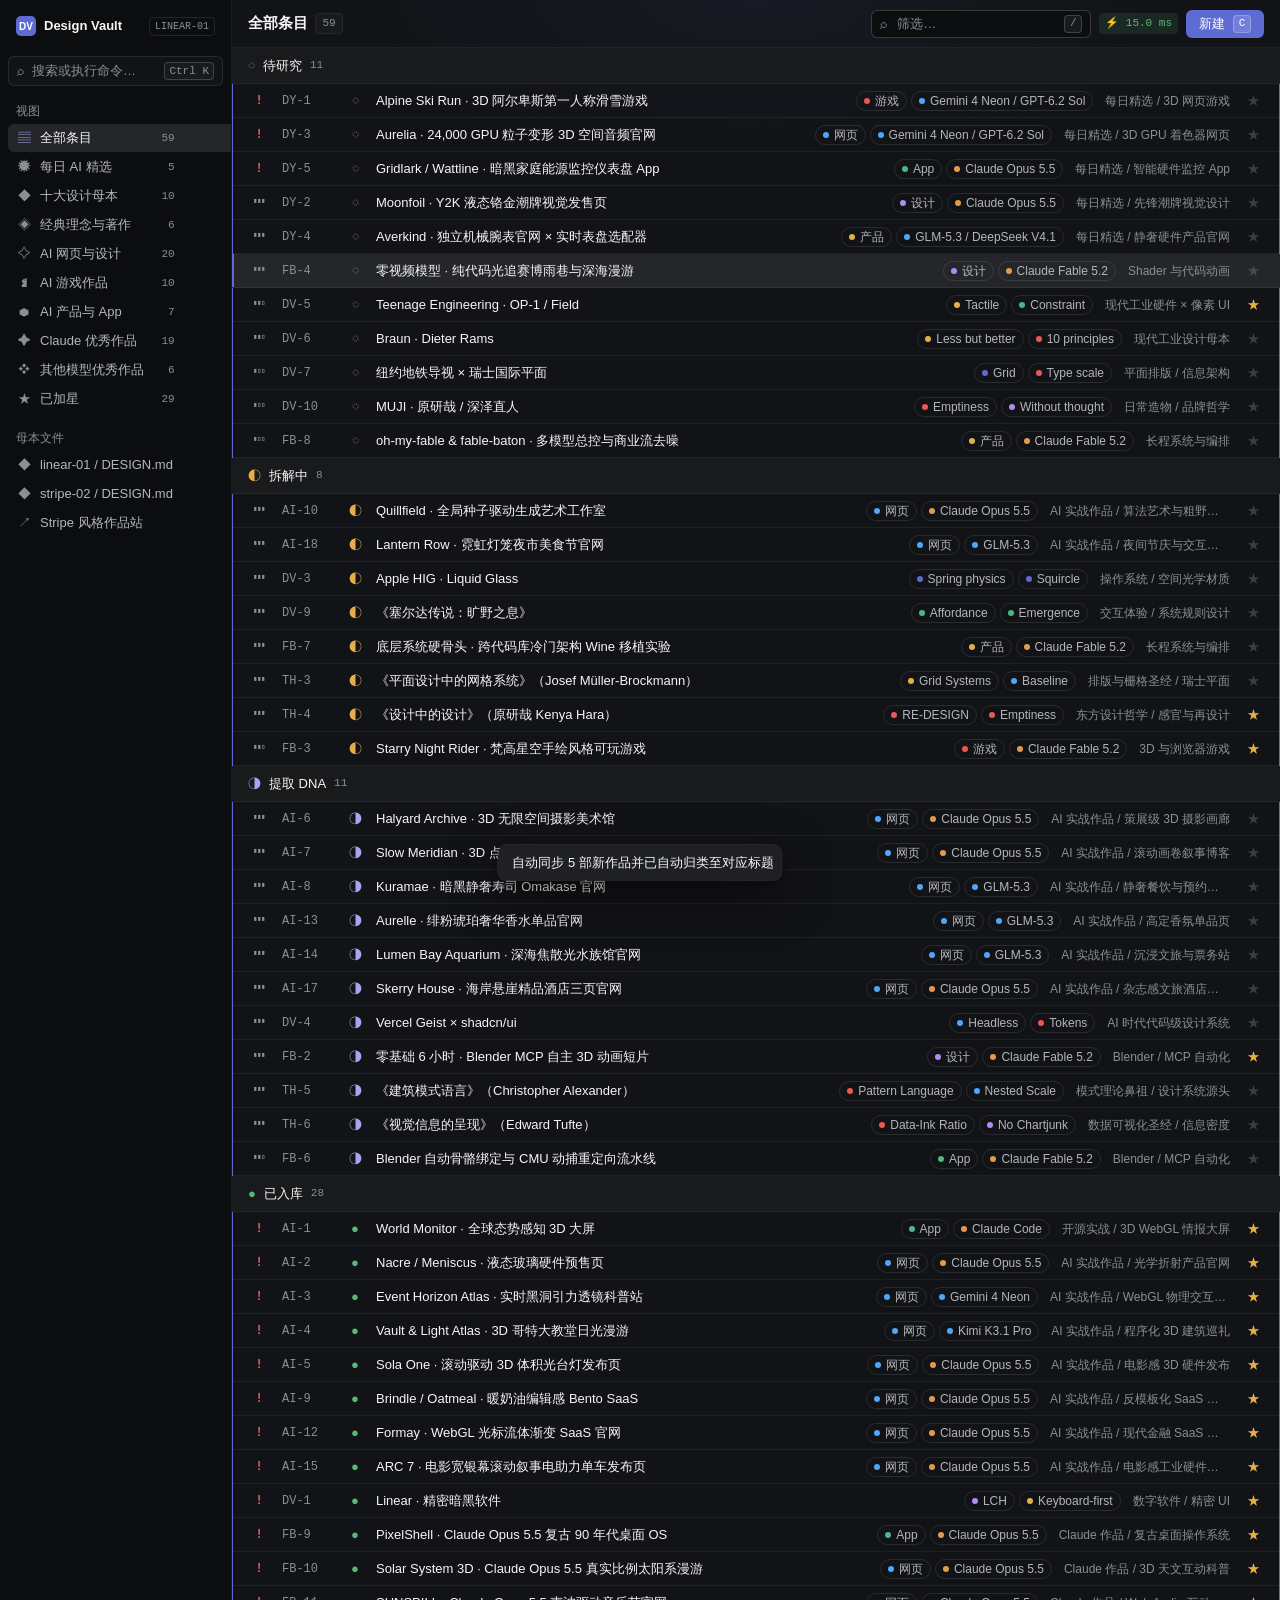
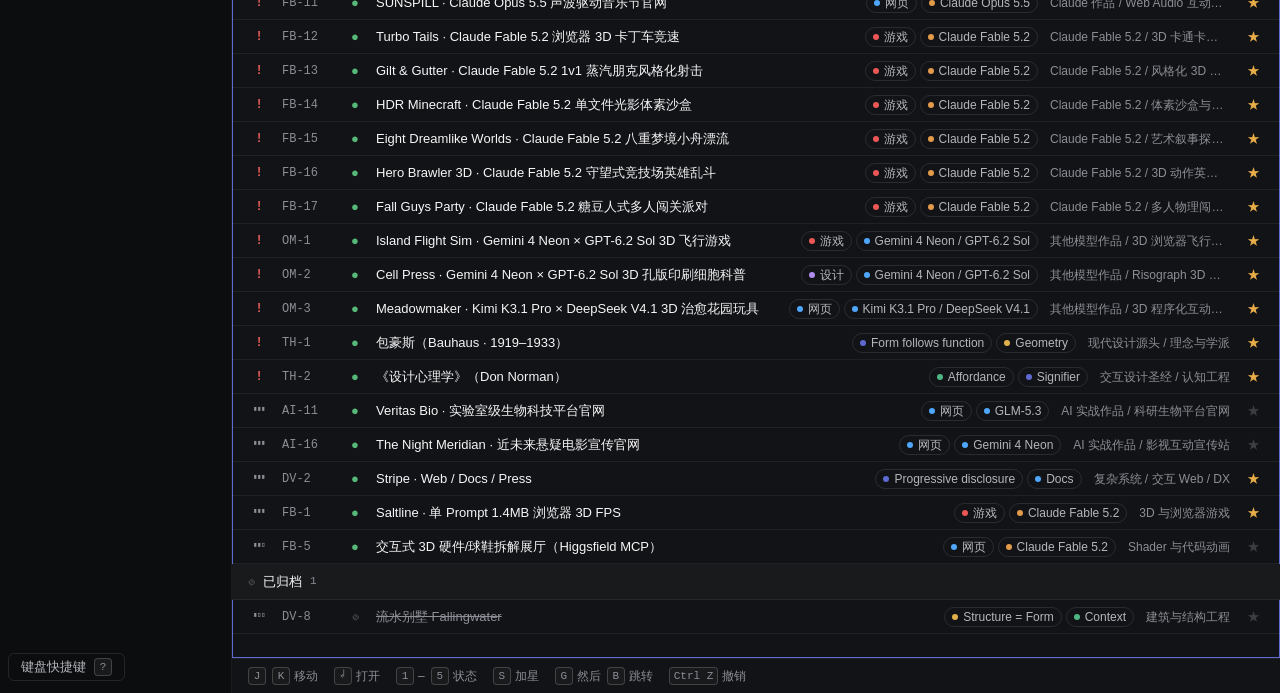
==== linear.html @ ab6d0693 "feat: initialize Design Vault with mobile drawer, auto-update script, and Pages workflows" ====
<!DOCTYPE html>
<html lang="zh-CN">
<head>
  <meta charset="utf-8">
  <meta name="viewport" content="width=device-width, initial-scale=1.0">
  <meta name="color-scheme" content="dark">
  <meta http-equiv="refresh" content="0; url=./index.html">
  <title>正在跳转 · Design Vault</title>
  <style>
    body {
      margin: 0;
      min-block-size: 100dvh;
      display: grid;
      place-items: center;
      background: #08090a;
      color: #b4b8bf;
      font: 14px/1.5 -apple-system, BlinkMacSystemFont, "Segoe UI", "PingFang SC", sans-serif;
    }
    a { color: #9ea6f5; }
  </style>
  <script>
    location.replace("./index.html" + location.search + location.hash);
  </script>
</head>
<body>
  <p>正在跳转至 <a href="./index.html">Design Vault · 01 Linear 精密工作台</a>…</p>
</body>
</html>
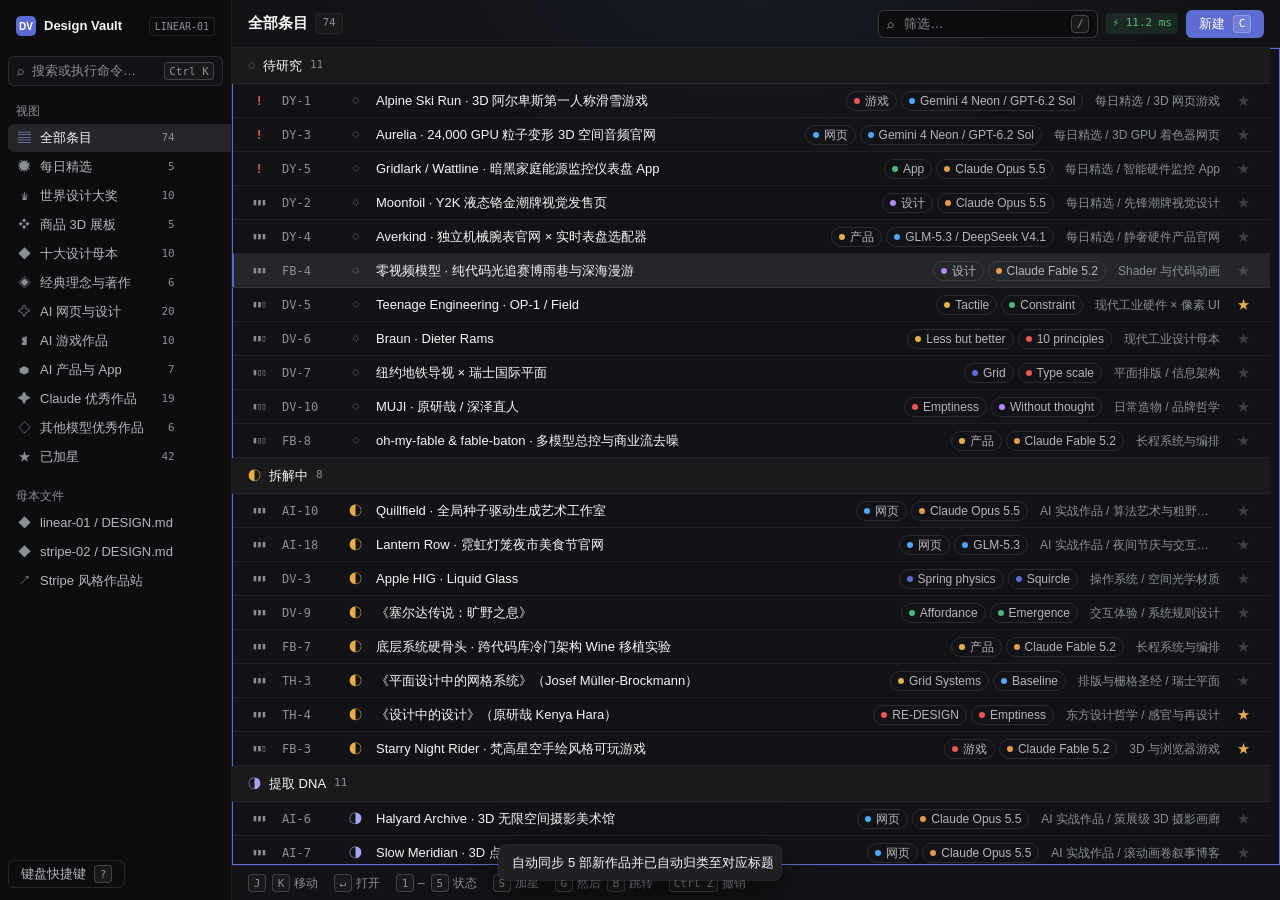
==== commit 85f5438f: "feat: fix desktop/mobile vertical scroll, add 10 world design awards & 5 3D product boards, daily 5-" ====
--- a/linear.html
+++ b/linear.html
@@ -5,7 +5,7 @@
   <meta name="viewport" content="width=device-width, initial-scale=1.0">
   <meta name="color-scheme" content="dark">
   <meta http-equiv="refresh" content="0; url=./index.html">
-  <title>正在跳转 · Design Vault</title>
+  <title>东东设计万物</title>
   <style>
     body {
       margin: 0;
